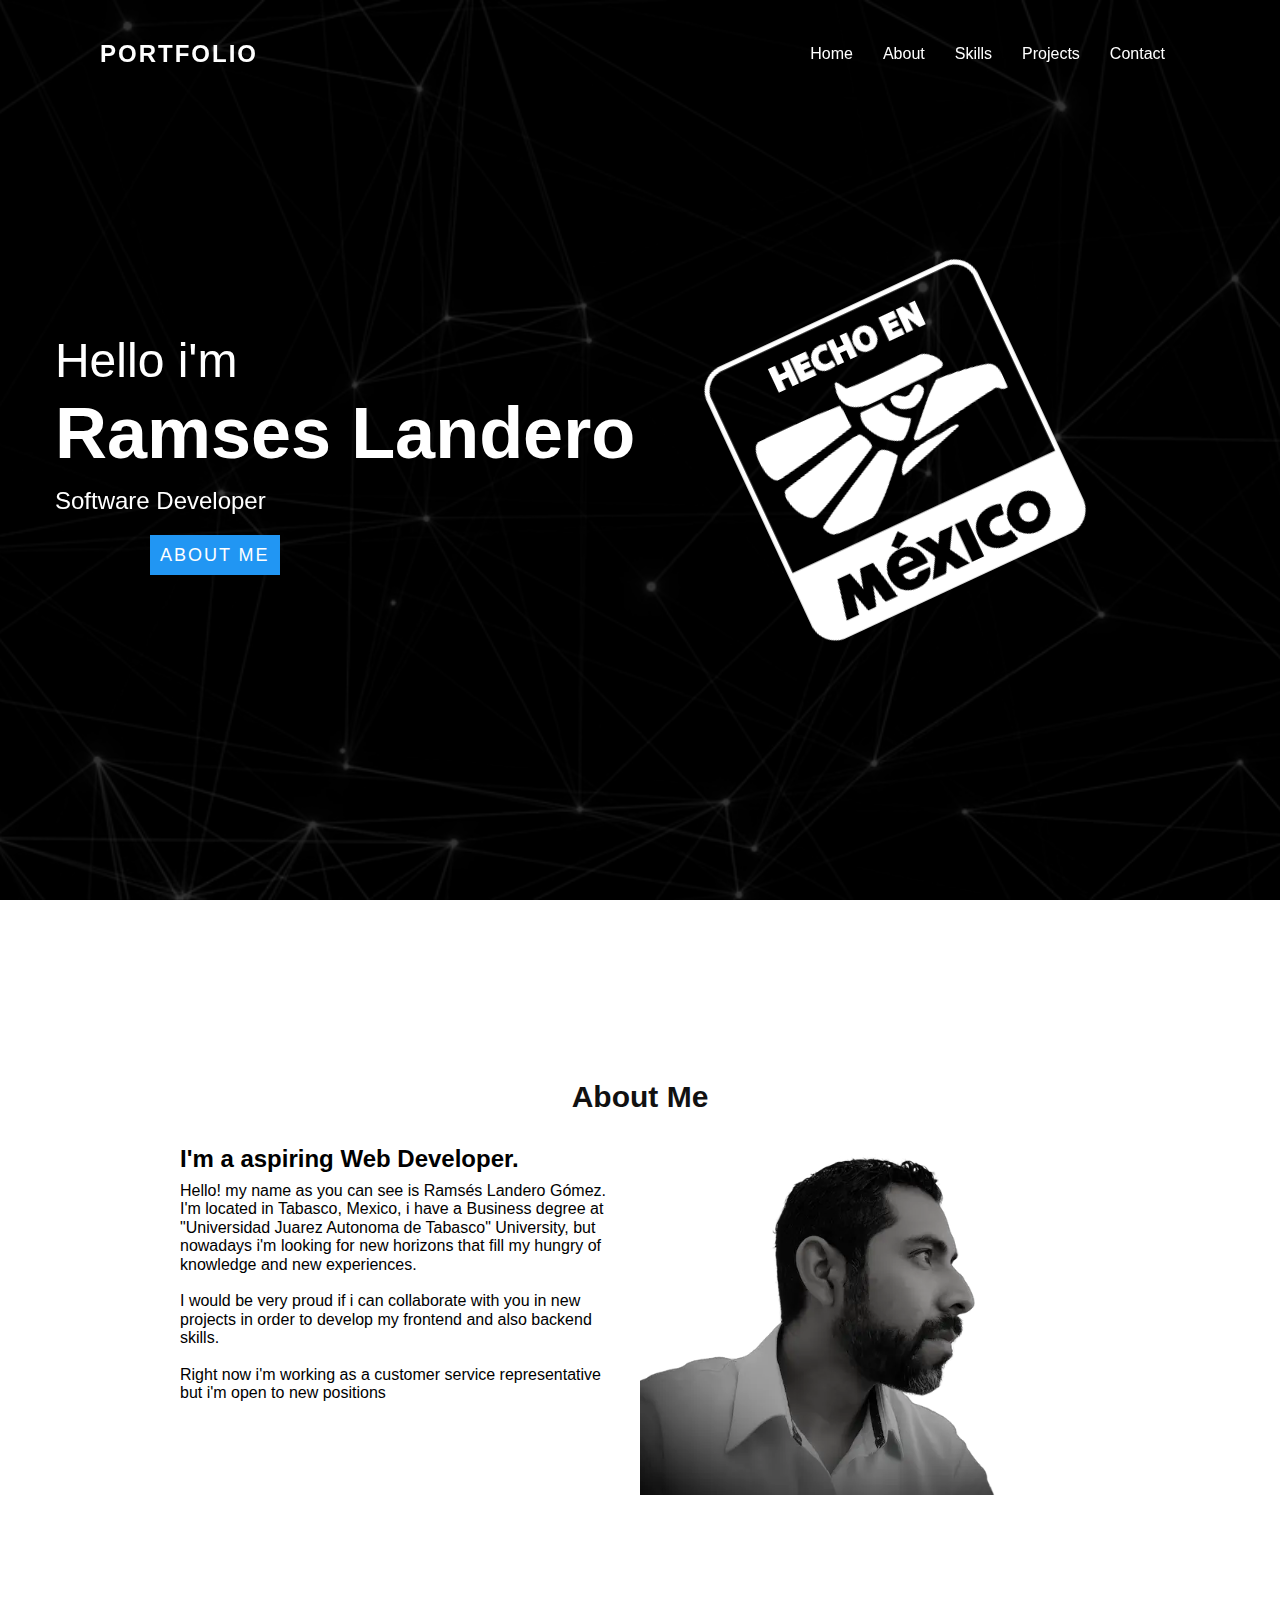
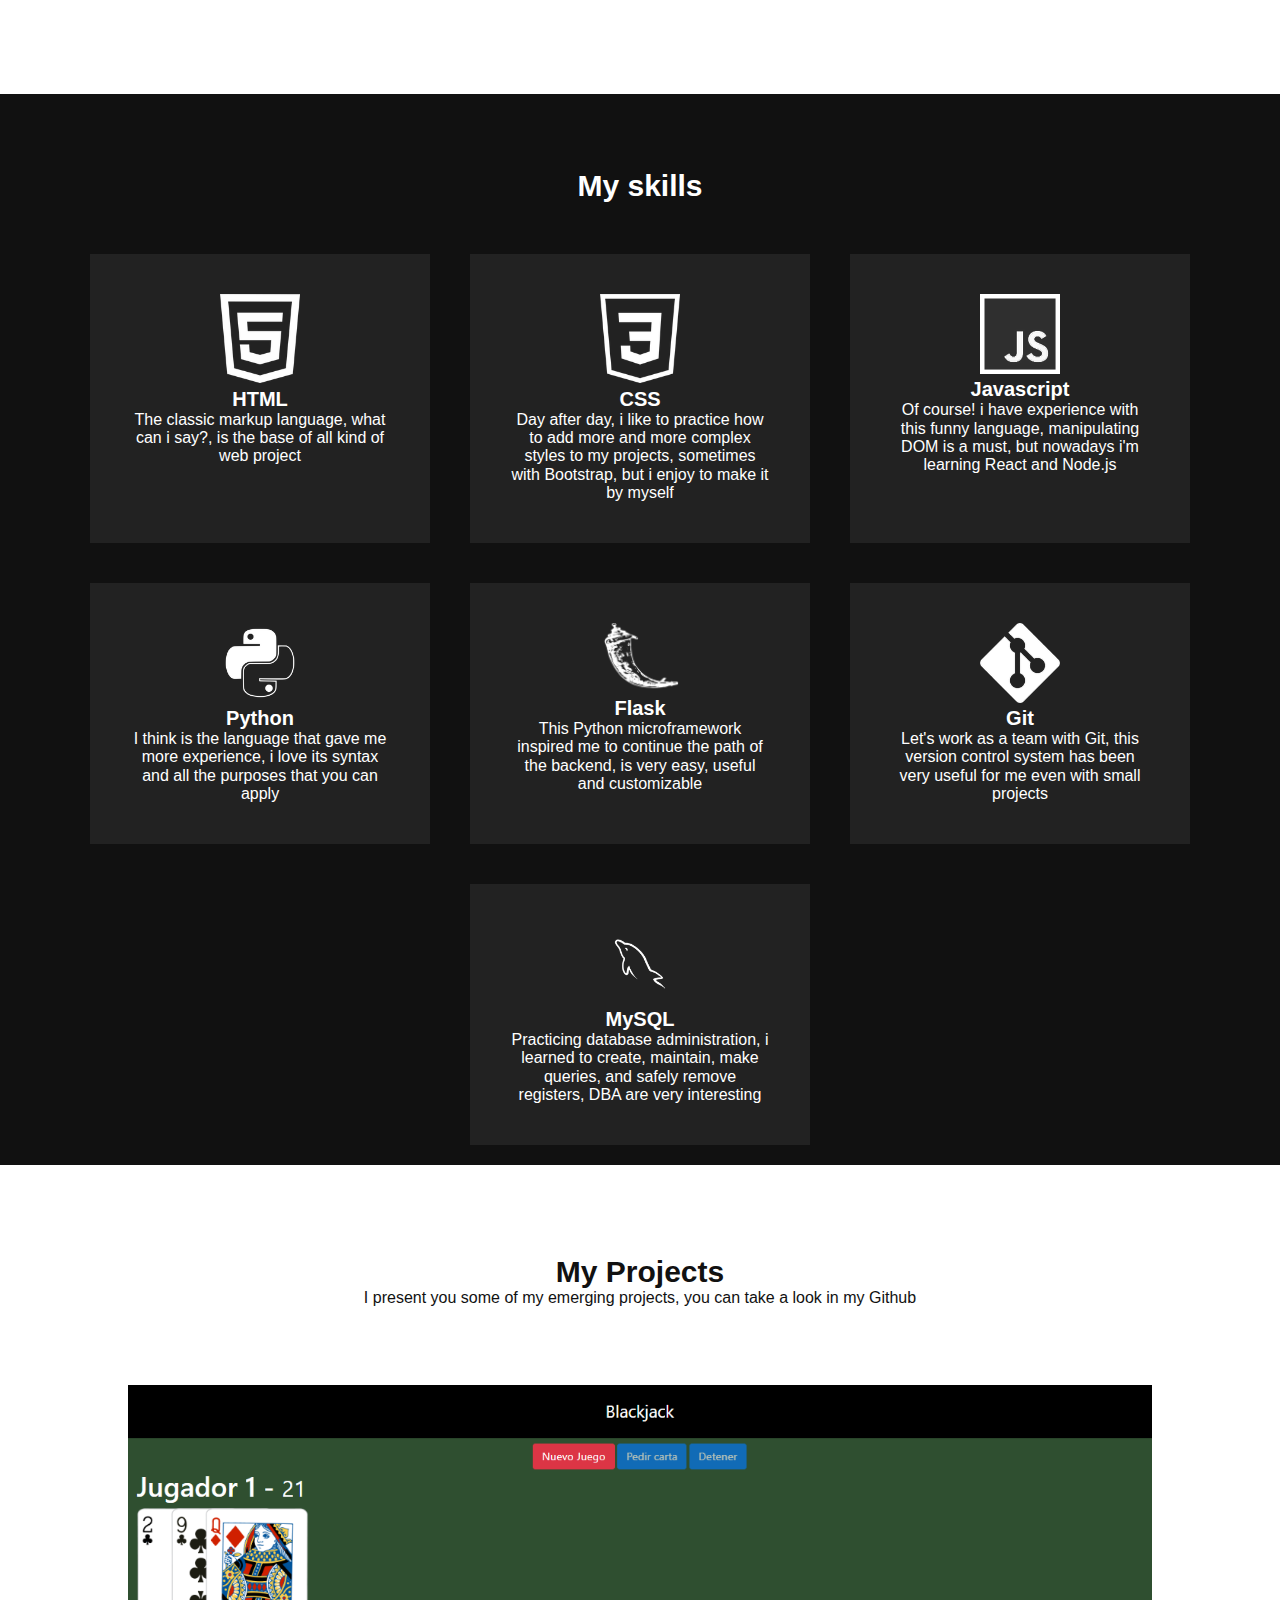
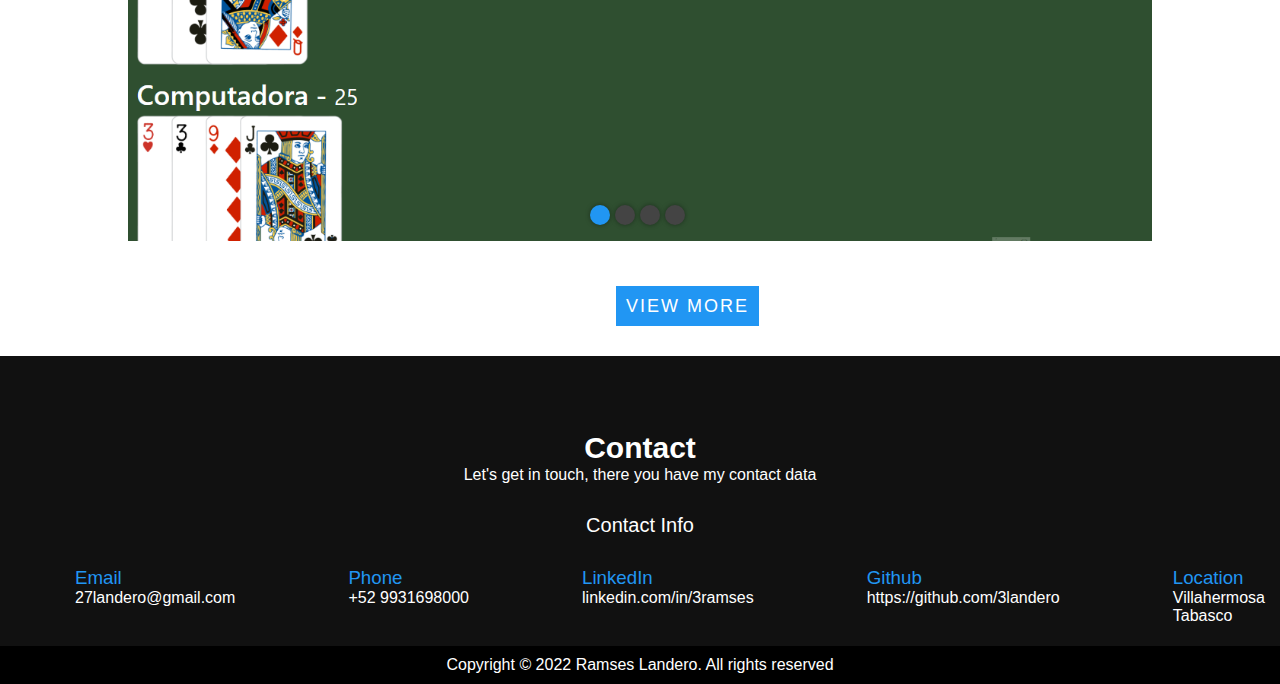
==== index.html @ 5e148f9a "first commit" ====
<!DOCTYPE html>
<html lang="en">
<head>
    <meta charset="UTF-8">
    <meta http-equiv="X-UA-Compatible" content="IE=edge">
    <meta name="viewport" content="width=device-width, initial-scale=1.0">
    <title>Ramses Landero => Web Dev  </title>
    <link rel="stylesheet" href="/CSS/styles.css">
    <link rel="stylesheet" href="https://cdn.jsdelivr.net/npm/bootstrap-icons@1.8.0/font/bootstrap-icons.css" integrity="sha384-ejwKkLla8gPP8t2u0eQyL0Q/4ItcnyveF505U0NIobD/SMsNyXrLti6CWaD0L52l" crossorigin="anonymous">
    <link rel="stylesheet" href="/CSS/normalize.css">
</head>
<body>

    <header>
        <a href="#" class="logo">Portfolio</a>
        <div class="toggle"></div>
        <ul class="menu">
            <li><a class="myNode" href="#home">Home</a></li>
            <li><a class="myNode" href="#about">About</a></li>
            <li><a class="myNode" href="#services">Skills</a></li>
            <li><a class="myNode" href="#work">Projects</a></li>
            <!-- <li><a class="myNode" href="#testimonial">Testimonials</a></li> -->
            <li><a class="myNode" href="#contact">Contact</a></li>
        </ul>
    </header>
    <section class="banner showcase" id="home">
        <div class="txtBx">
            <h2>Hello i'm </h2>  <h2><span> Ramses Landero </span> </h2>
            <br>
            <h3>Software Developer</h3>
            <a href="#about" class="btn">About Me</a>
        </div>
        <div class="mex">
            <img src="/IMG/mexico.png" alt="Proudly made in Mexico">
        </div>
        <video  autoplay loop muted src="/IMG/video.mp4">            
        </video>

    </section>

    <section class="about" id="about">
        <div class="heading">
            <h2>About Me</h2>
        </div>

        <div class="content">
            <div class="contentBx w50">
                <h3>I'm a aspiring Web Developer.</h3>
                <p> Hello! my name as you can see is Ramsés Landero Gómez. <br>
                    I'm located in Tabasco, Mexico, i have a Business degree at "Universidad Juarez Autonoma de Tabasco" University, but nowadays i'm looking for new horizons that fill my hungry of knowledge and new experiences. <br><br> I would be very proud if i can collaborate with you in new projects in order to develop my frontend and also backend skills.  <br><br> Right now i'm working as a customer service representative but i'm open to new positions </p>
            </div>
            <div class="w50" >
                <img src="/IMG/img1.webp" alt="feets" class="img">
            </div>
        </div>

    </section>
    <section class="services" id="services">
        <div class="heading white">
            <h2>My skills</h2>
            <p>  </p>
        </div>
        <div class="content">
            <div class="servicesBx">
                <img src="/IMG/html.png" alt="html">
                <h2>HTML</h2>
                <p>The classic markup language, what can i say?, is the base of all kind of web project </p>
                

            </div>
            <div class="servicesBx">
                <img src="/IMG/css.png" alt="service2">
                <h2> CSS</h2>
                <p> Day after day, i like to practice how to add more and more complex styles to my projects, sometimes with Bootstrap, but i enjoy to make it by myself </p>

            </div>
            <div class="servicesBx">
                <img src="/IMG/js.jpg" alt="service3">
                <h2>Javascript</h2>
                <p>Of course! i have experience with this funny language, manipulating DOM is a must, but nowadays i'm learning React and Node.js</p>

            </div>
            <div class="servicesBx">
                <img src="/IMG/python.png" alt="service4">
                <h2>Python </h2>
                <p>I think is the language that gave me more experience, i love its syntax and all the purposes that you can apply   </p>

            </div>
            <div class="servicesBx">
                <img src="/IMG/flask.png" alt="service5">
                <h2>Flask</h2>
                <p> This Python microframework inspired me to continue the path of the backend, is very easy, useful and customizable</p>

            </div>
            <div class="servicesBx">
                <img src="/IMG/git.png" alt="service6">
                <h2>Git</h2>
                <p>Let's work as a team with Git, this version control system has been very useful for me even with small projects</p> 

            </div>
            <div class="servicesBx">
                <img src="/IMG/Mysql.png" alt="service7">
                <h2>MySQL</h2>
                <p>Practicing database administration, i learned to create, maintain, make queries, and safely remove registers, DBA are very interesting </p> 

            </div>

        </div>
    </section>

    <section class="work" id="work">
        <div class="heading">
            <h2>My Projects</h2>
            <p>I present you some of my emerging projects, you can take a look in my Github </p>
        </div>
        <div class="div_slider" >
            <div class="slider">
                <div class="slider_container">
                    <img src="/IMG/blackjack.png" alt="Classic Blasckjack game">
                    <img src="/IMG/todo.png" alt="a todo list in local storage">
                    <img src="/IMG/crud.png" alt="CRUD in flask and mysql">
                    <img src="/IMG/blog.png" alt="in development">
                </div>
                <div class="controls">
                    <ul>
                    
                    </ul>
                </div>
            </div> 
        </div>
        <div class="heading">
            <a href="https://github.com/3landero" class="btn">View More</a> 
        </div>
    </section>


    <section class="contact" id="contact">
        <div class="heading white">
            <h2>Contact</h2>
            <p>Let's get in touch, there you have my contact data </p>
        </div> 
        <!-- <div class="contact_end"> -->
            <div class="contactInfo">
                <h3>Contact Info</h3>
            </div>
                <div class="contactInfoBx">
                    <div class="box">
                        <div class="icon">
                            <i class="bi bi-envelope-check-fill"></i>
                        </div>
                        <div class="text">
                            <h3>  Email</h3>
                            <p> <a href="mailto:27landero@gmail.com ">27landero@gmail.com </a></p>
                        </div>
                    </div>

                    <div class="box">
                        <div class="icon">
                            <i class="bi bi-reception-4"></i>
                        </div>
                        <div class="text">
                            <h3>Phone</h3>
                            <p>+52 9931698000</p>
                        </div>
                    </div>
                    

                    <div class="box">
                        <div class="icon">
                            <i class="bi bi-linkedin"></i>
                        </div>
                        <div class="text">
                            <h3>LinkedIn</h3>
                            <p> <a href="linkedin.com/in/3ramses"> linkedin.com/in/3ramses</p></a>
                        </div>
                    </div>
                    <div class="box">
                        <div class="icon">
                            <i class="bi bi-github"></i>
                        </div>
                        <div class="text">
                            <h3>Github</h3>
                            <p> <a href="https://github.com/3landero"> https://github.com/3landero</p></a>
                        </div>
                    </div>
                    <div class="box">
                        <div class="icon">
                            <i class="bi bi-geo-alt-fill"></i>
                        </div>
                        <div class="text">
                            <h3>Location</h3>
                            <p>Villahermosa<br>Tabasco
                            </p>
                        </div>
                    </div>
                 </div>
            
           
        <!-- </div>   -->
    </section>
<div class="copyright">
    <p>Copyright © 2022 Ramses Landero. All rights reserved  </p>
</div>

<script src="/JS/app.js"></script>
<script src="/JS/slider.js"></script>
</body>
</html>
---- CSS/styles.css ----
@import url('https://fonts.googleapis.com/css2?family=Source+Code+Pro:ital,wght@1,800&display=swap');

*
{
    margin: 0;
    padding: 0;
    box-sizing: border-box;
    font-family: 'Poppins', sans-serif;
    scroll-behavior: smooth;
}

showcase{
    position: relative;
    right: 0;
    width: 100%;
    min-height: 100vh;
    padding: 100px;
    display: flex;
    justify-content: space-between;
    align-items: center;
    background-color: #111;
    color: #fff;
    z-index: 0;

}



.showcase video{
    position: absolute;
    top: 0;
    left: 0;
    width: 100%;
    height: 100%;
    object-fit: cover;
    opacity: 0.2;
    z-index: 0;
    
}

.banner{
    position: relative;
    min-height: 100vh;
    background-color: #000;
    background-size: cover;
    background-position: right;
    display: flex;
    justify-content: space-around;
    align-items: center;    
}


.banner h2, h3{
    display: flex;
    position: relative;
    z-index: 50;
    
}
.banner h2{
    font-size: 3em;
    color:white;
    font-weight: 500;
    line-height: 1.5em;
}


.banner h2 span{
    font-size: 1.5em;
    font-weight: 700;

}

.banner h3 {
    font-size: 1.5em;
    color:white;
    font-weight: 500;
}

.btn{
    position: relative;
    background: #2196f3;
    display: inline-block;
    color: #fff;
    margin-top: 20px;
    margin-left: 95px;
    padding: 10px 10px;
    font-size: 18px;
    text-transform: uppercase;
    text-decoration: none;
    letter-spacing: 2px;
    font-weight: 500;    
    z-index: 2;
}

.mex{
    display: flex;
    position: relative;
    z-index: 5;
    filter: invert();
    max-width: 300px;
    margin-right: 20vh;
    transform: rotate(-25deg);
}

header{
    position: fixed;
    top: 0%;
    left: 0%;
    width: 100%;
    padding: 40px 100px;
    z-index: 1000;
    display: flex;
    justify-content: space-between;
    align-items: center;
    background: hsla(0, 27, 100, 1);
}

header .logo{
    color: #fff;
    font-size: 24px;
    text-transform: uppercase;
    text-decoration: none;
    font-weight: 700;
    letter-spacing: 2px;

}

header ul{
    position: relative;
    display: flex;

}

header ul li{
    position: relative;
    list-style: none;

}


header ul li a{
    position: relative;
    display: inline-block;
    margin: 0 15px;
    color: #fff;
    
    text-decoration: none;
    transition: 0.5s;
}

header.sticky ul li a {
    color: #111;

}

header.sticky{
    background: #fff;
    
    padding: 20px 100px;
    
    box-shadow: 1px 5px 20px rgba(0,0,0,0.4);
}

header.sticky .logo{
    color: #111;
    transition: 0.5s;

}

.heading{
    width: 100%;
    text-align: center;
    margin-bottom: 30px;
    color: #111;
}

.heading h2{
    font-weight: 600;
    font-size: 30px;
}

.content{
    display: flex;
    justify-content: space-between;
}

.contentBx{
    padding-right: 30px;
}
.contentBx h3{
    font-size: 24px;
    margin-bottom: 10px;

}

.w50{
    min-width: 50%;

}

img{
    max-width: 100%;
}

#about{
    min-height: 100%;
    padding: 20vh;

}

.services{
    background:#111;
    margin-top: 15px;
    padding-top: 75px;

}


.heading.white{
    color:#fff;
}

.services .content{
    display: flex;
    justify-content: center;
    flex-wrap: wrap;
    flex-direction: row;
}

.services .content .servicesBx{
    
    padding:  40px;
    
    background: #222;
    color: #fff;
    max-width: 340px;
    margin: 20px;
    text-align: center;
    transition: 0.5s;
}


.services .content .servicesBx:hover{
    background: #2196f3;
}

.services .content .servicesBx img{
    max-width: 80px;
    filter: invert(1);
}

.services .content .servicesBx h2{
    font-size: 20px;
    font-weight: 600;
}
.work{
    margin-top: 15px;
    padding-top: 75px;
}


.work .content{
    display: flex;
    justify-content: space-between;
    flex-wrap: wrap;
}

.work .content .workBx{
    width: 50%;
    padding: 20px;

}

.work .content .workBx img{
    max-width: 100%;
}

.testimonial{
    background: #f7f7f7;
    margin-top: 15px;
    padding-top: 75px;

}

.testimonial .content{
    display: flex;
    justify-content: space-between;
    flex-wrap: wrap;

}


.testimonial .content .testimonialBx{
    max-width: calc(50% - 40px);
    padding: 60px 40px;
    margin: 20px;
    background: #2196f3;
}

.testimonial .content .testimonialBx p{
    color: #fff;
    font-style: italic;
    font-size: 16px;
    font-weight: 300;
}


.testimonial .content .testimonialBx h3{
    margin-top: 40px;
    text-align: end;
    color: #fff;
    font-weight: 600;
    font-size: 20px;
    line-height: 1em;

}

.testimonial .content .testimonialBx h3 span{
    font-size: 14px;
    font-weight: 400;

}


.contact{
    background: #111;
    margin-top: 15px;
    padding-top: 75px;
}

.contactInfo{

    /* min-width: 35%;  */
    display: flex;
    justify-content: space-around;
    
    
}


.contactInfo h3
{
    
    color: #fff;
    font-size: 20px;
    font-weight: 500;
    margin-bottom: 10px;
    

}

.contactInfoBx {
    display: flex;
    flex-direction: row;
    justify-content: space-between;
}

.contactInfoBx .box{
    position: relative;
    padding: 20px 15px;
    display: flex;
    
    
}


.contactInfoBx .box .icon{
    min-width: 40px;
    padding-top: 4px;
    color: #fff; 
    display: flex;
    justify-content: center;
    align-items: flex-start;
    font-size: 24px;
    margin-left: 20px;
}

.contactInfoBx .box .text{
    display: flex;
    /* margin-left: 20px; */
    font-size: 16px;
    color: #fff;
    flex-direction: column;
    font-weight: 300;

}


.contactInfoBx .box .text h3{
    font-weight: 500;
    color: #2196f3;
    margin-bottom: 0;
    margin-left: 0;
    

}
.contactInfoBx .box .text a{
    text-decoration: none;
}
.contactInfoBx .box .text a:visited, a:link{
    color: #fff;
    text-decoration: none;
}


/* .formBx form input,
.formBx form textarea 
{
    
    margin-bottom: 20px;
    margin-right: 30px;
    padding: 15px;
    font-size: 16px;
    border: none;
    outline: none;
    background: #222;
    color: #fff;
    resize: none;
    max-width: 600px;
}

.textArea {
    min-height: 200px;
}

.formBx form input::placeholder,
.formBx form textarea::placeholder{
    color: #999;
    
} 

.formBx form input[type="submit"]{
    max-width: 100px;
    background: #2196f3;
    cursor: pointer;
    text-transform: uppercase;
    letter-spacing: 2px;
    font-weight: 500;
} */

.copyright{
    background: #000;
    color: #fff;
    text-align: center;
    padding: 10px;

}

/* responsive */
@media(max-width:991px){

    header,
    header.sticky{
        padding: 20px 50px;
        z-index: 1000;
    }
    .menu {
        position: fixed;
        top: 75px;
        left: -100%;
        display: block;
        padding: 100px 50px;
        text-align: center;
        width: 100%;
        height: 100vh;
        background: #fff;
        transition: 0.5s;
        z-index: 999;
        border-top: 1px solid rgba(0, 0 , 0, 0.2);
    }

    .menu.active{
        left: 0%;
    }
    header ul li a{
        color: #111;
        font-size: 24px;
        margin: 10px;

    }
    .toggle{
        width: 40px;
        height: 40px;
        background: url(/IMG/menu.png);
        background-position: center;
        background-repeat: no-repeat;
        background-size: 30px;
        cursor: pointer;
        }
    .toggle.active{
        background: url(/IMG/close.png);
        background-position: center;
        background-repeat: no-repeat;
        background-size: 25px;
        cursor: pointer;
    }

    header.sticky .toggle{
        filter: invert(1);

    }

    section{
        padding: 100px 50px;
        width: 100%;
    }
    .banner{
        padding: 150px 50px 100px;
        display: flex;
        flex-direction: column;
        width: 100%;
    }

    /* .banner h2{
        font-size: 1.5em;
        

    } */
    
    .banner h3{
        font-size: 1em;
    }

    .btn{
        padding: 6px;
        font-size: 10px;
        margin-top: 10px;
    }

    .mex{
        max-width: 150px;
        max-height: 150px;
        margin-right: 15vh;
    }
    .mex img{
            max-width: 33vh;
            height: 75%;
            display: block;
            /* margin: 111px; */
        }
    
    .txtbx{
        margin-bottom: 15vh;
        /* font-size: 2rem; */
    }
    .heading h2{
        
        font-size: 24px;

    }

    .contentBx{
        font-size: 20px;

    }
    .content{
        flex-direction: column;
    }

    .w50{
        min-width: 50%;
        margin-bottom: 20px;
    }

    .services .content .servicesBx{
        margin: 10px;

    }

    
    .work .content .workBx{
        width: 100%;
        padding: 10px;
    }

    .testimonial .content .testimonialBx{
        max-width: calc(100% - 40px);
        margin: 10px;
        padding: 40px 20px;

    }

    .testimonial .content .testimonialBx h3{
        margin-top: 20px;

    }

    .contactInfo{
        min-width: 30%;
        margin: 20px 0;
        
    }
    .contactInfoBx {
        margin-left: 10%;   
        display: inline-grid;
        grid-template-columns: 1fr 1fr;
    }
 
}


@media (max-width:600px){
    header,
    header.sticky{
        padding: 20px 20px;
    }

    #about {
     
        padding: 4vh;
    }
    .mex {
        
        margin: 2vh 4vh;
        display: inline-block;
        padding: 0px;
        transform: rotate(-30deg);
        margin-top: 12vh;
    }
    

    .mex img {
        max-width: 150%;
    }

    .banner{
        padding: 150px 20px 100px;
        display: block;
    }
    section{
        padding: 100px 20px;
    }

    .contactInfoBx {
        margin: 0;
        display: block;
    }
    
}




/******** slider ******/
.div_slider{
    display: flex;
    justify-content: center;
}
.slider{
    width: 80%;
    overflow: hidden;           
    position:relative;
    margin: 20px;
}

.slider .controls ul{
    padding : 0px;
    text-align: center;
    position: absolute;
    bottom: 1em;
    margin: 0px;
    width: 100%;
    z-index: 5;
}

.slider .controls li{
    list-style-type: none;
    background-color: #444;
    width: 20px;
    height: 20px;
    border-radius: 50%;
    box-shadow: 0px 0px 5px rgba(0, 0, 0, 0.4);
    margin-right: 5px;
    display: inline-block;
    cursor:pointer;
    
}

.slider .controls li.active{
    background-color: #2196f3;
    touch-action: cross-slide-x;
}

.slider .slider_container{
    white-space: nowrap;
    position: relative;
    transition: all 0.3s;
    left: 0px;
}

.slider .slider_container *{
    white-space: normal;
    
}


.slider img{
    
    width: 100%;
    display: inline-block;
    margin-right: -4px;

}
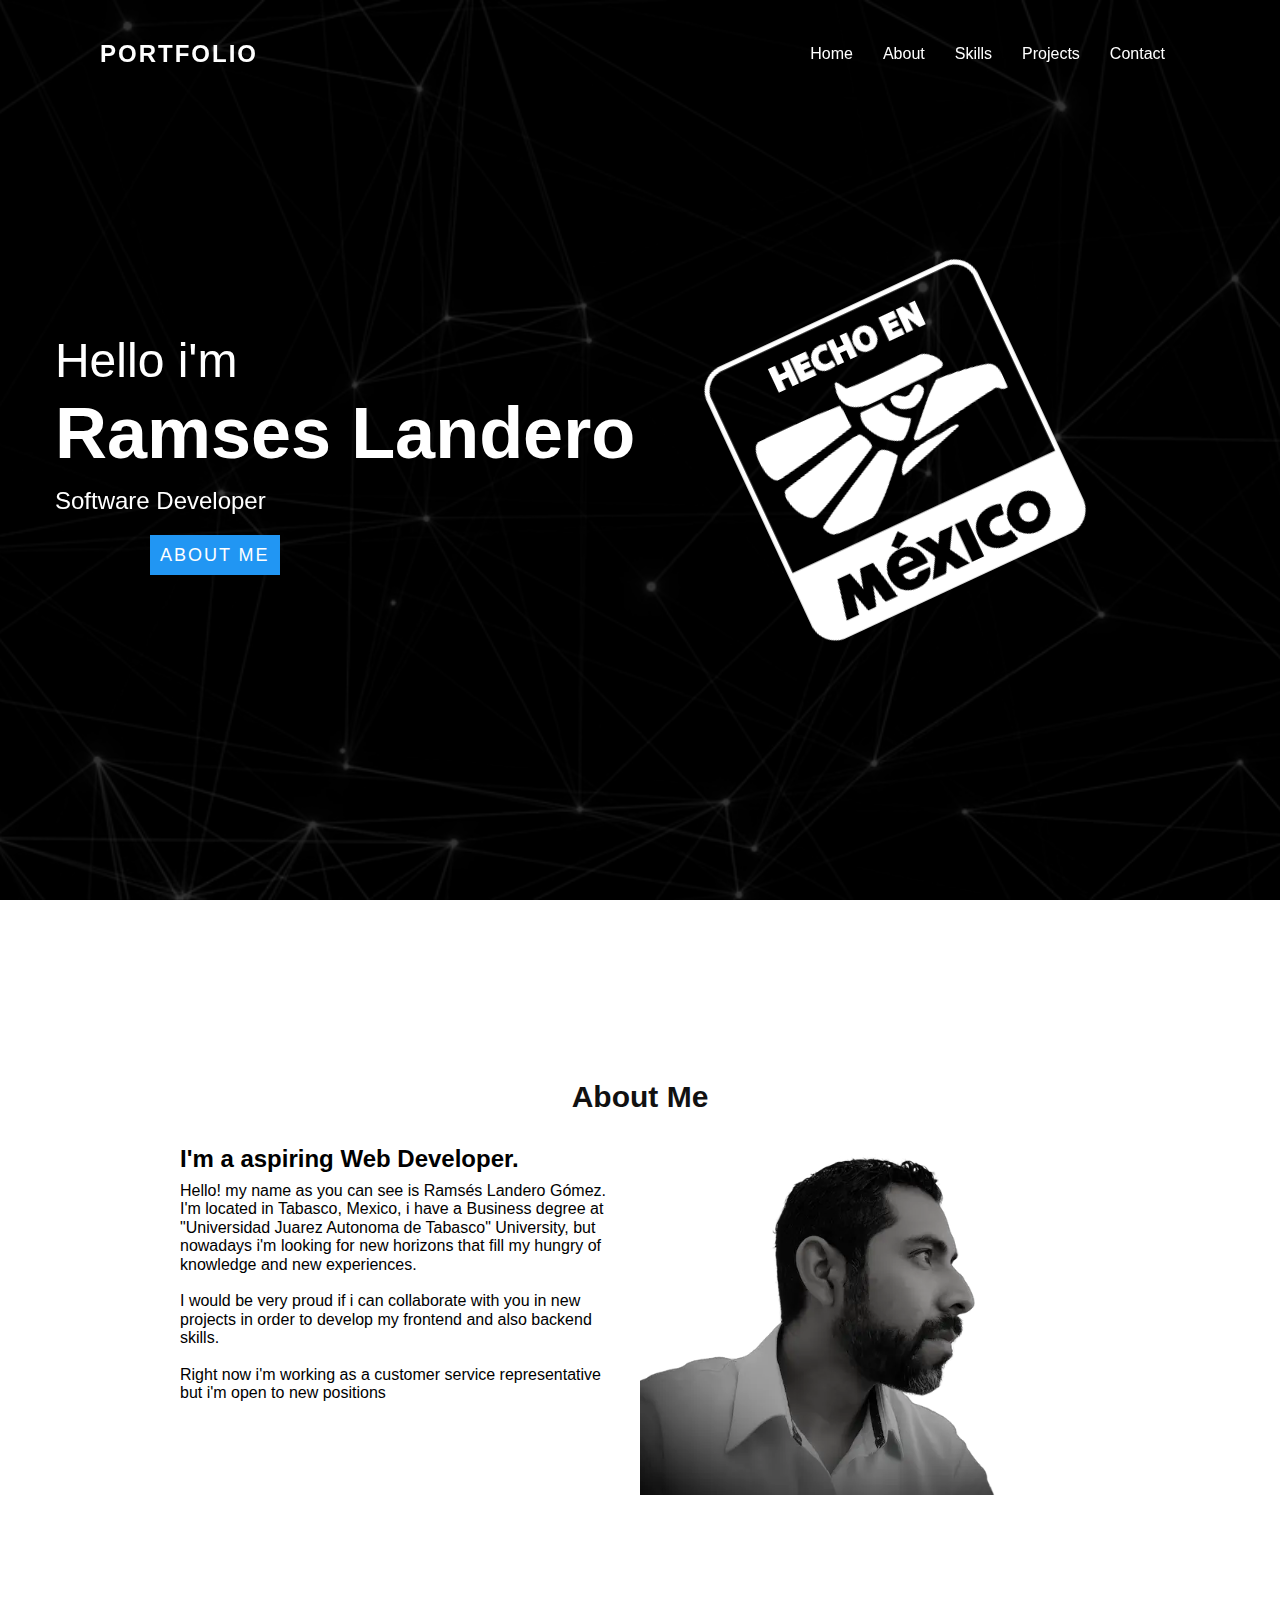
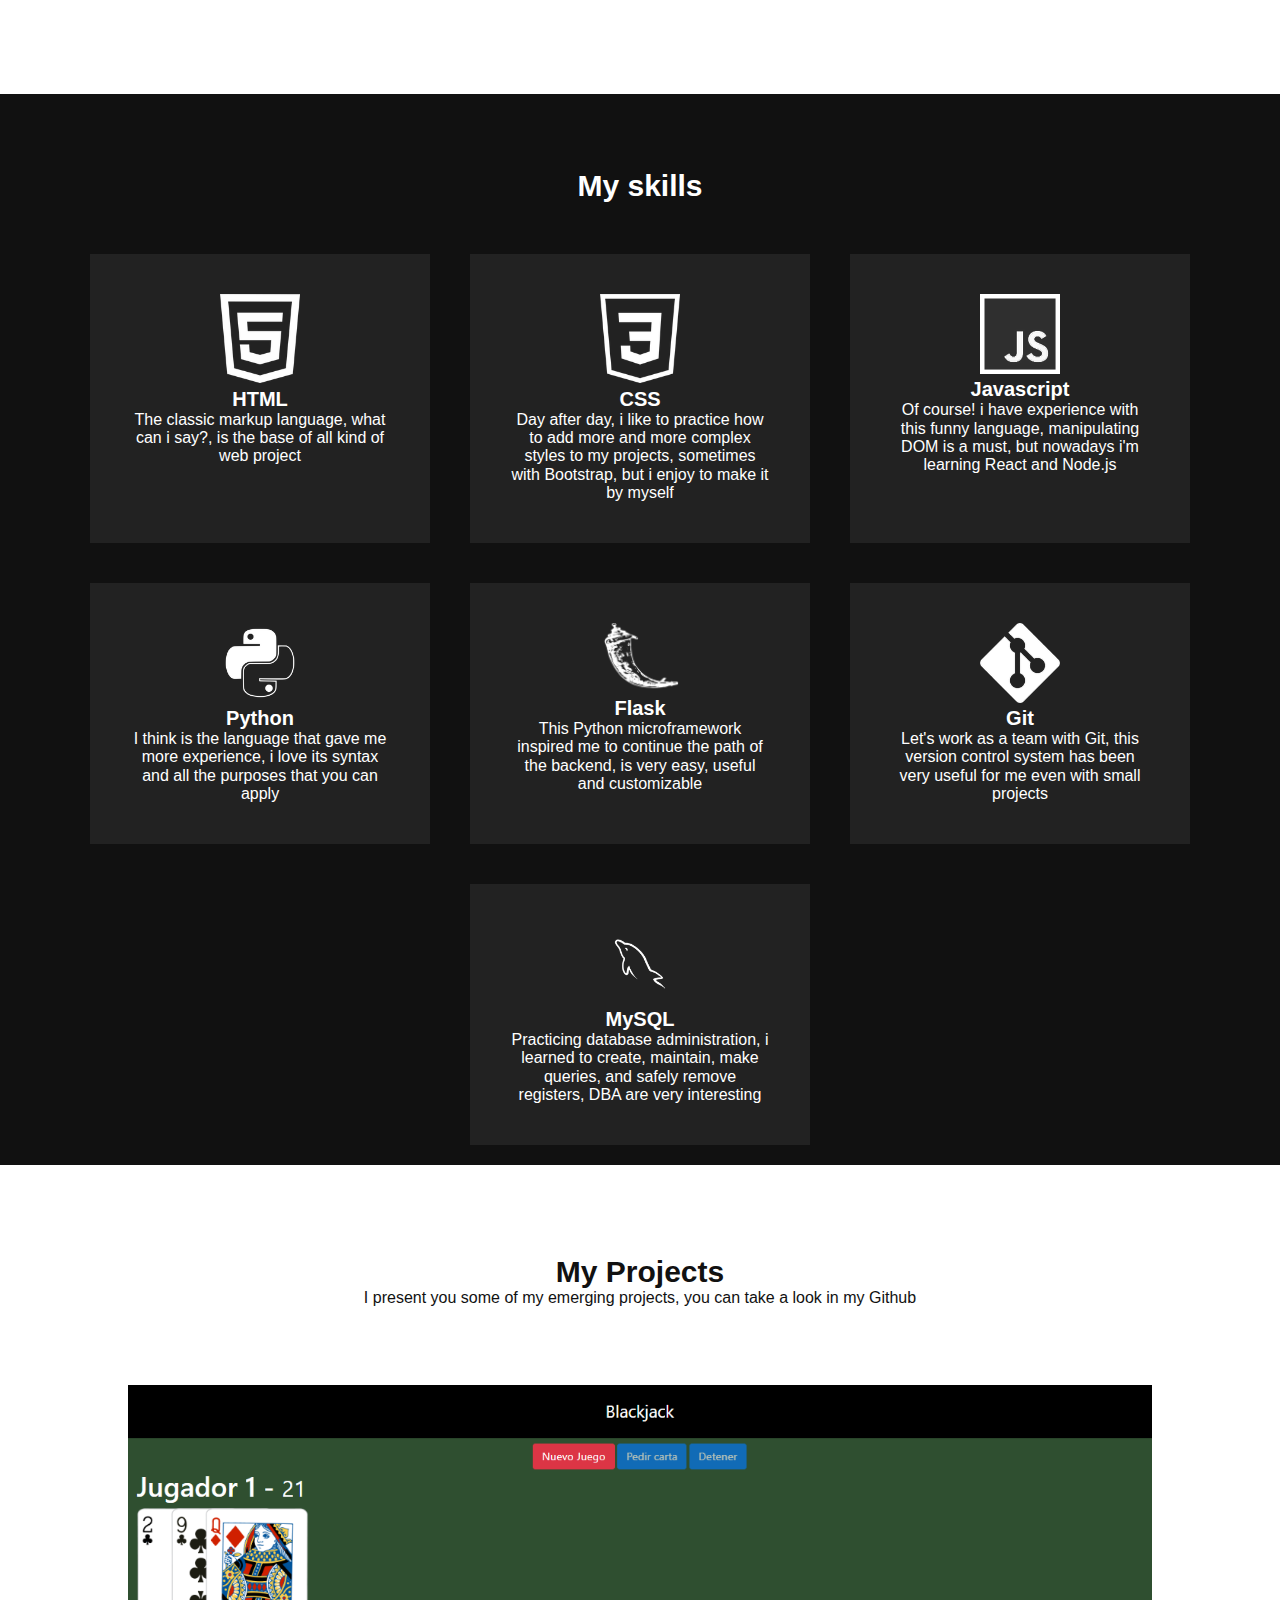
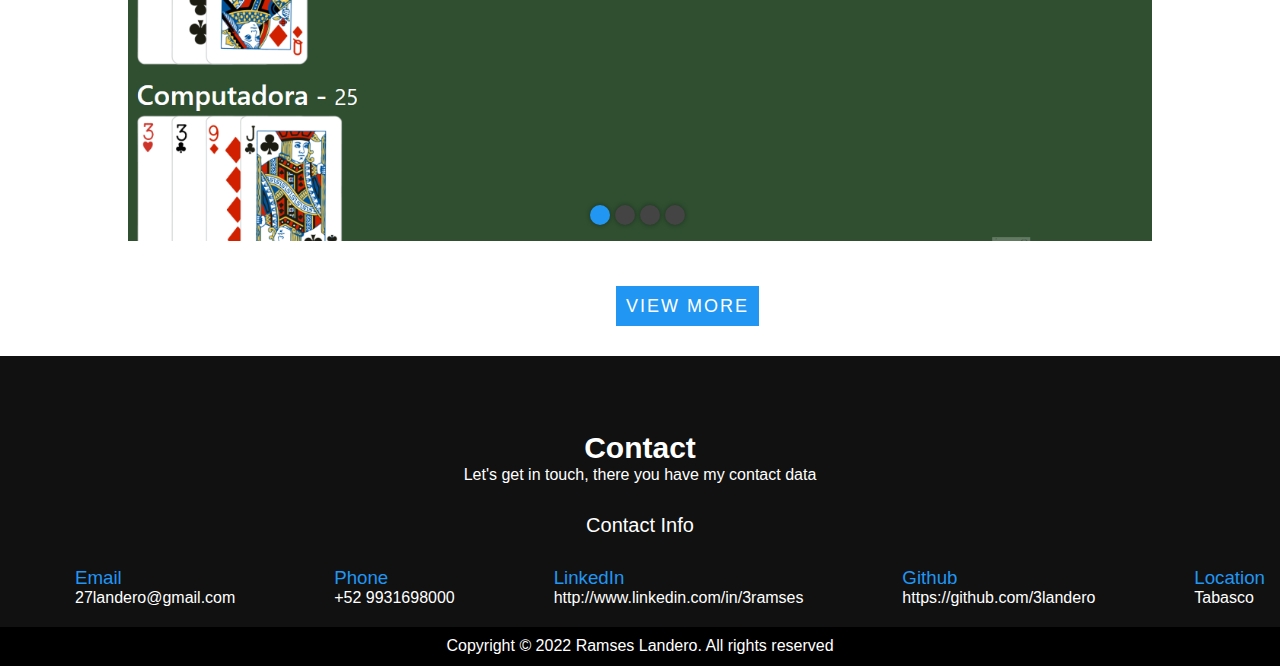
==== commit ef258e13: "Add files via upload" ====
--- a/index.html
+++ b/index.html
@@ -1,208 +1,208 @@
-<!DOCTYPE html>
-<html lang="en">
-<head>
-    <meta charset="UTF-8">
-    <meta http-equiv="X-UA-Compatible" content="IE=edge">
-    <meta name="viewport" content="width=device-width, initial-scale=1.0">
-    <title>Ramses Landero => Web Dev  </title>
-    <link rel="stylesheet" href="/CSS/styles.css">
-    <link rel="stylesheet" href="https://cdn.jsdelivr.net/npm/bootstrap-icons@1.8.0/font/bootstrap-icons.css" integrity="sha384-ejwKkLla8gPP8t2u0eQyL0Q/4ItcnyveF505U0NIobD/SMsNyXrLti6CWaD0L52l" crossorigin="anonymous">
-    <link rel="stylesheet" href="/CSS/normalize.css">
-</head>
-<body>
-
-    <header>
-        <a href="#" class="logo">Portfolio</a>
-        <div class="toggle"></div>
-        <ul class="menu">
-            <li><a class="myNode" href="#home">Home</a></li>
-            <li><a class="myNode" href="#about">About</a></li>
-            <li><a class="myNode" href="#services">Skills</a></li>
-            <li><a class="myNode" href="#work">Projects</a></li>
-            <!-- <li><a class="myNode" href="#testimonial">Testimonials</a></li> -->
-            <li><a class="myNode" href="#contact">Contact</a></li>
-        </ul>
-    </header>
-    <section class="banner showcase" id="home">
-        <div class="txtBx">
-            <h2>Hello i'm </h2>  <h2><span> Ramses Landero </span> </h2>
-            <br>
-            <h3>Software Developer</h3>
-            <a href="#about" class="btn">About Me</a>
-        </div>
-        <div class="mex">
-            <img src="/IMG/mexico.png" alt="Proudly made in Mexico">
-        </div>
-        <video  autoplay loop muted src="/IMG/video.mp4">            
-        </video>
-
-    </section>
-
-    <section class="about" id="about">
-        <div class="heading">
-            <h2>About Me</h2>
-        </div>
-
-        <div class="content">
-            <div class="contentBx w50">
-                <h3>I'm a aspiring Web Developer.</h3>
-                <p> Hello! my name as you can see is Ramsés Landero Gómez. <br>
-                    I'm located in Tabasco, Mexico, i have a Business degree at "Universidad Juarez Autonoma de Tabasco" University, but nowadays i'm looking for new horizons that fill my hungry of knowledge and new experiences. <br><br> I would be very proud if i can collaborate with you in new projects in order to develop my frontend and also backend skills.  <br><br> Right now i'm working as a customer service representative but i'm open to new positions </p>
-            </div>
-            <div class="w50" >
-                <img src="/IMG/img1.webp" alt="feets" class="img">
-            </div>
-        </div>
-
-    </section>
-    <section class="services" id="services">
-        <div class="heading white">
-            <h2>My skills</h2>
-            <p>  </p>
-        </div>
-        <div class="content">
-            <div class="servicesBx">
-                <img src="/IMG/html.png" alt="html">
-                <h2>HTML</h2>
-                <p>The classic markup language, what can i say?, is the base of all kind of web project </p>
-                
-
-            </div>
-            <div class="servicesBx">
-                <img src="/IMG/css.png" alt="service2">
-                <h2> CSS</h2>
-                <p> Day after day, i like to practice how to add more and more complex styles to my projects, sometimes with Bootstrap, but i enjoy to make it by myself </p>
-
-            </div>
-            <div class="servicesBx">
-                <img src="/IMG/js.jpg" alt="service3">
-                <h2>Javascript</h2>
-                <p>Of course! i have experience with this funny language, manipulating DOM is a must, but nowadays i'm learning React and Node.js</p>
-
-            </div>
-            <div class="servicesBx">
-                <img src="/IMG/python.png" alt="service4">
-                <h2>Python </h2>
-                <p>I think is the language that gave me more experience, i love its syntax and all the purposes that you can apply   </p>
-
-            </div>
-            <div class="servicesBx">
-                <img src="/IMG/flask.png" alt="service5">
-                <h2>Flask</h2>
-                <p> This Python microframework inspired me to continue the path of the backend, is very easy, useful and customizable</p>
-
-            </div>
-            <div class="servicesBx">
-                <img src="/IMG/git.png" alt="service6">
-                <h2>Git</h2>
-                <p>Let's work as a team with Git, this version control system has been very useful for me even with small projects</p> 
-
-            </div>
-            <div class="servicesBx">
-                <img src="/IMG/Mysql.png" alt="service7">
-                <h2>MySQL</h2>
-                <p>Practicing database administration, i learned to create, maintain, make queries, and safely remove registers, DBA are very interesting </p> 
-
-            </div>
-
-        </div>
-    </section>
-
-    <section class="work" id="work">
-        <div class="heading">
-            <h2>My Projects</h2>
-            <p>I present you some of my emerging projects, you can take a look in my Github </p>
-        </div>
-        <div class="div_slider" >
-            <div class="slider">
-                <div class="slider_container">
-                    <img src="/IMG/blackjack.png" alt="Classic Blasckjack game">
-                    <img src="/IMG/todo.png" alt="a todo list in local storage">
-                    <img src="/IMG/crud.png" alt="CRUD in flask and mysql">
-                    <img src="/IMG/blog.png" alt="in development">
-                </div>
-                <div class="controls">
-                    <ul>
-                    
-                    </ul>
-                </div>
-            </div> 
-        </div>
-        <div class="heading">
-            <a href="https://github.com/3landero" class="btn">View More</a> 
-        </div>
-    </section>
-
-
-    <section class="contact" id="contact">
-        <div class="heading white">
-            <h2>Contact</h2>
-            <p>Let's get in touch, there you have my contact data </p>
-        </div> 
-        <!-- <div class="contact_end"> -->
-            <div class="contactInfo">
-                <h3>Contact Info</h3>
-            </div>
-                <div class="contactInfoBx">
-                    <div class="box">
-                        <div class="icon">
-                            <i class="bi bi-envelope-check-fill"></i>
-                        </div>
-                        <div class="text">
-                            <h3>  Email</h3>
-                            <p> <a href="mailto:27landero@gmail.com ">27landero@gmail.com </a></p>
-                        </div>
-                    </div>
-
-                    <div class="box">
-                        <div class="icon">
-                            <i class="bi bi-reception-4"></i>
-                        </div>
-                        <div class="text">
-                            <h3>Phone</h3>
-                            <p>+52 9931698000</p>
-                        </div>
-                    </div>
-                    
-
-                    <div class="box">
-                        <div class="icon">
-                            <i class="bi bi-linkedin"></i>
-                        </div>
-                        <div class="text">
-                            <h3>LinkedIn</h3>
-                            <p> <a href="linkedin.com/in/3ramses"> linkedin.com/in/3ramses</p></a>
-                        </div>
-                    </div>
-                    <div class="box">
-                        <div class="icon">
-                            <i class="bi bi-github"></i>
-                        </div>
-                        <div class="text">
-                            <h3>Github</h3>
-                            <p> <a href="https://github.com/3landero"> https://github.com/3landero</p></a>
-                        </div>
-                    </div>
-                    <div class="box">
-                        <div class="icon">
-                            <i class="bi bi-geo-alt-fill"></i>
-                        </div>
-                        <div class="text">
-                            <h3>Location</h3>
-                            <p>Villahermosa<br>Tabasco
-                            </p>
-                        </div>
-                    </div>
-                 </div>
-            
-           
-        <!-- </div>   -->
-    </section>
-<div class="copyright">
-    <p>Copyright © 2022 Ramses Landero. All rights reserved  </p>
-</div>
-
-<script src="/JS/app.js"></script>
-<script src="/JS/slider.js"></script>
-</body>
+<!DOCTYPE html>
+<html lang="en">
+<head>
+    <meta charset="UTF-8">
+    <meta http-equiv="X-UA-Compatible" content="IE=edge">
+    <meta name="viewport" content="width=device-width, initial-scale=1.0">
+    <title>Ramses Landero => Web Dev  </title>
+    <link rel="stylesheet" href="/CSS/styles.css">
+    <link rel="stylesheet" href="https://cdn.jsdelivr.net/npm/bootstrap-icons@1.8.0/font/bootstrap-icons.css" integrity="sha384-ejwKkLla8gPP8t2u0eQyL0Q/4ItcnyveF505U0NIobD/SMsNyXrLti6CWaD0L52l" crossorigin="anonymous">
+    <link rel="stylesheet" href="/CSS/normalize.css">
+</head>
+<body>
+
+    <header>
+        <a href="#" class="logo">Portfolio</a>
+        <div class="toggle"></div>
+        <ul class="menu">
+            <li><a class="myNode" href="#home">Home</a></li>
+            <li><a class="myNode" href="#about">About</a></li>
+            <li><a class="myNode" href="#services">Skills</a></li>
+            <li><a class="myNode" href="#work">Projects</a></li>
+            <!-- <li><a class="myNode" href="#testimonial">Testimonials</a></li> -->
+            <li><a class="myNode" href="#contact">Contact</a></li>
+        </ul>
+    </header>
+    <section class="banner showcase" id="home">
+        <div class="txtBx">
+            <h2>Hello i'm </h2>  <h2><span> Ramses Landero </span> </h2>
+            <br>
+            <h3>Software Developer</h3>
+            <a href="#about" class="btn">About Me</a>
+        </div>
+        <div class="mex">
+            <img src="/IMG/mexico.png" alt="Proudly made in Mexico">
+        </div>
+        <video  autoplay loop muted src="/IMG/video.mp4">            
+        </video>
+
+    </section>
+
+    <section class="about" id="about">
+        <div class="heading">
+            <h2>About Me</h2>
+        </div>
+
+        <div class="content">
+            <div class="contentBx w50">
+                <h3>I'm a aspiring Web Developer.</h3>
+                <p> Hello! my name as you can see is Ramsés Landero Gómez. <br>
+                    I'm located in Tabasco, Mexico, i have a Business degree at "Universidad Juarez Autonoma de Tabasco" University, but nowadays i'm looking for new horizons that fill my hungry of knowledge and new experiences. <br><br> I would be very proud if i can collaborate with you in new projects in order to develop my frontend and also backend skills.  <br><br> Right now i'm working as a customer service representative but i'm open to new positions </p>
+            </div>
+            <div class="w50" >
+                <img src="/IMG/img1.webp" alt="feets" class="img">
+            </div>
+        </div>
+
+    </section>
+    <section class="services" id="services">
+        <div class="heading white">
+            <h2>My skills</h2>
+            <p>  </p>
+        </div>
+        <div class="content">
+            <div class="servicesBx">
+                <img src="/IMG/html.png" alt="html">
+                <h2>HTML</h2>
+                <p>The classic markup language, what can i say?, is the base of all kind of web project </p>
+                
+
+            </div>
+            <div class="servicesBx">
+                <img src="/IMG/css.png" alt="service2">
+                <h2> CSS</h2>
+                <p> Day after day, i like to practice how to add more and more complex styles to my projects, sometimes with Bootstrap, but i enjoy to make it by myself </p>
+
+            </div>
+            <div class="servicesBx">
+                <img src="/IMG/js.jpg" alt="service3">
+                <h2>Javascript</h2>
+                <p>Of course! i have experience with this funny language, manipulating DOM is a must, but nowadays i'm learning React and Node.js</p>
+
+            </div>
+            <div class="servicesBx">
+                <img src="/IMG/python.png" alt="service4">
+                <h2>Python </h2>
+                <p>I think is the language that gave me more experience, i love its syntax and all the purposes that you can apply   </p>
+
+            </div>
+            <div class="servicesBx">
+                <img src="/IMG/flask.png" alt="service5">
+                <h2>Flask</h2>
+                <p> This Python microframework inspired me to continue the path of the backend, is very easy, useful and customizable</p>
+
+            </div>
+            <div class="servicesBx">
+                <img src="/IMG/git.png" alt="service6">
+                <h2>Git</h2>
+                <p>Let's work as a team with Git, this version control system has been very useful for me even with small projects</p> 
+
+            </div>
+            <div class="servicesBx">
+                <img src="/IMG/Mysql.png" alt="service7">
+                <h2>MySQL</h2>
+                <p>Practicing database administration, i learned to create, maintain, make queries, and safely remove registers, DBA are very interesting </p> 
+
+            </div>
+
+        </div>
+    </section>
+
+    <section class="work" id="work">
+        <div class="heading">
+            <h2>My Projects</h2>
+            <p>I present you some of my emerging projects, you can take a look in my Github </p>
+        </div>
+        <div class="div_slider" >
+            <div class="slider">
+                <div class="slider_container">
+                    <img src="/IMG/blackjack.png" alt="Classic Blasckjack game">
+                    <img src="/IMG/todo.png" alt="a todo list in local storage">
+                    <img src="/IMG/crud.png" alt="CRUD in flask and mysql">
+                    <img src="/IMG/blog.png" alt="in development">
+                </div>
+                <div class="controls">
+                    <ul>
+                    
+                    </ul>
+                </div>
+            </div> 
+        </div>
+        <div class="heading">
+            <a href="https://github.com/3landero" class="btn">View More</a> 
+        </div>
+    </section>
+
+
+    <section class="contact" id="contact">
+        <div class="heading white">
+            <h2>Contact</h2>
+            <p>Let's get in touch, there you have my contact data </p>
+        </div> 
+        <!-- <div class="contact_end"> -->
+            <div class="contactInfo">
+                <h3>Contact Info</h3>
+            </div>
+                <div class="contactInfoBx">
+                    <div class="box">
+                        <div class="icon">
+                            <i class="bi bi-envelope-check-fill"></i>
+                        </div>
+                        <div class="text">
+                            <h3>  Email</h3>
+                            <p> <a class="contact-link" href="mailto:27landero@gmail.com ">27landero@gmail.com </a></p>
+                        </div>
+                    </div>
+
+                    <div class="box">
+                        <div class="icon">
+                            <i class="bi bi-reception-4"></i>
+                        </div>
+                        <div class="text">
+                            <h3>Phone</h3>
+                            <p>+52 9931698000</p>
+                        </div>
+                    </div>
+                    
+
+                    <div class="box">
+                        <div class="icon">
+                            <i class="bi bi-linkedin"></i>
+                        </div>
+                        <div class="text">
+                            <h3>LinkedIn</h3>
+                            <p>  <a class="contact-link" href="http://www.linkedin.com/in/3ramses">http://www.linkedin.com/in/3ramses</a></p>
+                           
+                        </div>
+                    </div>
+                    <div class="box">
+                        <div class="icon">
+                            <i class="bi bi-github"></i>
+                        </div>
+                        <div class="text">
+                            <h3>Github</h3>
+                            <p> <a class="contact-link" href="https://github.com/3landero"> https://github.com/3landero</p></a>
+                        </div>
+                    </div>
+                    <div class="box">
+                        <div class="icon">
+                            <i class="bi bi-geo-alt-fill"></i>
+                        </div>
+                        <div class="text">
+                            <h3>Location</h3>
+                            <p>Tabasco</p>
+                        </div>
+                    </div>
+                 </div>
+            
+           
+        <!-- </div>   -->
+    </section>
+<div class="copyright">
+    <p>Copyright © 2022 Ramses Landero. All rights reserved  </p>
+</div>
+
+<script src="/JS/app.js"></script>
+<script src="/JS/slider.js"></script>
+</body>
 </html>--- a/CSS/styles.css
+++ b/CSS/styles.css
@@ -1,703 +1,714 @@
-@import url('https://fonts.googleapis.com/css2?family=Source+Code+Pro:ital,wght@1,800&display=swap');
-
-*
-{
-    margin: 0;
-    padding: 0;
-    box-sizing: border-box;
-    font-family: 'Poppins', sans-serif;
-    scroll-behavior: smooth;
-}
-
-showcase{
-    position: relative;
-    right: 0;
-    width: 100%;
-    min-height: 100vh;
-    padding: 100px;
-    display: flex;
-    justify-content: space-between;
-    align-items: center;
-    background-color: #111;
-    color: #fff;
-    z-index: 0;
-
-}
-
-
-
-.showcase video{
-    position: absolute;
-    top: 0;
-    left: 0;
-    width: 100%;
-    height: 100%;
-    object-fit: cover;
-    opacity: 0.2;
-    z-index: 0;
-    
-}
-
-.banner{
-    position: relative;
-    min-height: 100vh;
-    background-color: #000;
-    background-size: cover;
-    background-position: right;
-    display: flex;
-    justify-content: space-around;
-    align-items: center;    
-}
-
-
-.banner h2, h3{
-    display: flex;
-    position: relative;
-    z-index: 50;
-    
-}
-.banner h2{
-    font-size: 3em;
-    color:white;
-    font-weight: 500;
-    line-height: 1.5em;
-}
-
-
-.banner h2 span{
-    font-size: 1.5em;
-    font-weight: 700;
-
-}
-
-.banner h3 {
-    font-size: 1.5em;
-    color:white;
-    font-weight: 500;
-}
-
-.btn{
-    position: relative;
-    background: #2196f3;
-    display: inline-block;
-    color: #fff;
-    margin-top: 20px;
-    margin-left: 95px;
-    padding: 10px 10px;
-    font-size: 18px;
-    text-transform: uppercase;
-    text-decoration: none;
-    letter-spacing: 2px;
-    font-weight: 500;    
-    z-index: 2;
-}
-
-.mex{
-    display: flex;
-    position: relative;
-    z-index: 5;
-    filter: invert();
-    max-width: 300px;
-    margin-right: 20vh;
-    transform: rotate(-25deg);
-}
-
-header{
-    position: fixed;
-    top: 0%;
-    left: 0%;
-    width: 100%;
-    padding: 40px 100px;
-    z-index: 1000;
-    display: flex;
-    justify-content: space-between;
-    align-items: center;
-    background: hsla(0, 27, 100, 1);
-}
-
-header .logo{
-    color: #fff;
-    font-size: 24px;
-    text-transform: uppercase;
-    text-decoration: none;
-    font-weight: 700;
-    letter-spacing: 2px;
-
-}
-
-header ul{
-    position: relative;
-    display: flex;
-
-}
-
-header ul li{
-    position: relative;
-    list-style: none;
-
-}
-
-
-header ul li a{
-    position: relative;
-    display: inline-block;
-    margin: 0 15px;
-    color: #fff;
-    
-    text-decoration: none;
-    transition: 0.5s;
-}
-
-header.sticky ul li a {
-    color: #111;
-
-}
-
-header.sticky{
-    background: #fff;
-    
-    padding: 20px 100px;
-    
-    box-shadow: 1px 5px 20px rgba(0,0,0,0.4);
-}
-
-header.sticky .logo{
-    color: #111;
-    transition: 0.5s;
-
-}
-
-.heading{
-    width: 100%;
-    text-align: center;
-    margin-bottom: 30px;
-    color: #111;
-}
-
-.heading h2{
-    font-weight: 600;
-    font-size: 30px;
-}
-
-.content{
-    display: flex;
-    justify-content: space-between;
-}
-
-.contentBx{
-    padding-right: 30px;
-}
-.contentBx h3{
-    font-size: 24px;
-    margin-bottom: 10px;
-
-}
-
-.w50{
-    min-width: 50%;
-
-}
-
-img{
-    max-width: 100%;
-}
-
-#about{
-    min-height: 100%;
-    padding: 20vh;
-
-}
-
-.services{
-    background:#111;
-    margin-top: 15px;
-    padding-top: 75px;
-
-}
-
-
-.heading.white{
-    color:#fff;
-}
-
-.services .content{
-    display: flex;
-    justify-content: center;
-    flex-wrap: wrap;
-    flex-direction: row;
-}
-
-.services .content .servicesBx{
-    
-    padding:  40px;
-    
-    background: #222;
-    color: #fff;
-    max-width: 340px;
-    margin: 20px;
-    text-align: center;
-    transition: 0.5s;
-}
-
-
-.services .content .servicesBx:hover{
-    background: #2196f3;
-}
-
-.services .content .servicesBx img{
-    max-width: 80px;
-    filter: invert(1);
-}
-
-.services .content .servicesBx h2{
-    font-size: 20px;
-    font-weight: 600;
-}
-.work{
-    margin-top: 15px;
-    padding-top: 75px;
-}
-
-
-.work .content{
-    display: flex;
-    justify-content: space-between;
-    flex-wrap: wrap;
-}
-
-.work .content .workBx{
-    width: 50%;
-    padding: 20px;
-
-}
-
-.work .content .workBx img{
-    max-width: 100%;
-}
-
-.testimonial{
-    background: #f7f7f7;
-    margin-top: 15px;
-    padding-top: 75px;
-
-}
-
-.testimonial .content{
-    display: flex;
-    justify-content: space-between;
-    flex-wrap: wrap;
-
-}
-
-
-.testimonial .content .testimonialBx{
-    max-width: calc(50% - 40px);
-    padding: 60px 40px;
-    margin: 20px;
-    background: #2196f3;
-}
-
-.testimonial .content .testimonialBx p{
-    color: #fff;
-    font-style: italic;
-    font-size: 16px;
-    font-weight: 300;
-}
-
-
-.testimonial .content .testimonialBx h3{
-    margin-top: 40px;
-    text-align: end;
-    color: #fff;
-    font-weight: 600;
-    font-size: 20px;
-    line-height: 1em;
-
-}
-
-.testimonial .content .testimonialBx h3 span{
-    font-size: 14px;
-    font-weight: 400;
-
-}
-
-
-.contact{
-    background: #111;
-    margin-top: 15px;
-    padding-top: 75px;
-}
-
-.contactInfo{
-
-    /* min-width: 35%;  */
-    display: flex;
-    justify-content: space-around;
-    
-    
-}
-
-
-.contactInfo h3
-{
-    
-    color: #fff;
-    font-size: 20px;
-    font-weight: 500;
-    margin-bottom: 10px;
-    
-
-}
-
-.contactInfoBx {
-    display: flex;
-    flex-direction: row;
-    justify-content: space-between;
-}
-
-.contactInfoBx .box{
-    position: relative;
-    padding: 20px 15px;
-    display: flex;
-    
-    
-}
-
-
-.contactInfoBx .box .icon{
-    min-width: 40px;
-    padding-top: 4px;
-    color: #fff; 
-    display: flex;
-    justify-content: center;
-    align-items: flex-start;
-    font-size: 24px;
-    margin-left: 20px;
-}
-
-.contactInfoBx .box .text{
-    display: flex;
-    /* margin-left: 20px; */
-    font-size: 16px;
-    color: #fff;
-    flex-direction: column;
-    font-weight: 300;
-
-}
-
-
-.contactInfoBx .box .text h3{
-    font-weight: 500;
-    color: #2196f3;
-    margin-bottom: 0;
-    margin-left: 0;
-    
-
-}
-.contactInfoBx .box .text a{
-    text-decoration: none;
-}
-.contactInfoBx .box .text a:visited, a:link{
-    color: #fff;
-    text-decoration: none;
-}
-
-
-/* .formBx form input,
-.formBx form textarea 
-{
-    
-    margin-bottom: 20px;
-    margin-right: 30px;
-    padding: 15px;
-    font-size: 16px;
-    border: none;
-    outline: none;
-    background: #222;
-    color: #fff;
-    resize: none;
-    max-width: 600px;
-}
-
-.textArea {
-    min-height: 200px;
-}
-
-.formBx form input::placeholder,
-.formBx form textarea::placeholder{
-    color: #999;
-    
-} 
-
-.formBx form input[type="submit"]{
-    max-width: 100px;
-    background: #2196f3;
-    cursor: pointer;
-    text-transform: uppercase;
-    letter-spacing: 2px;
-    font-weight: 500;
-} */
-
-.copyright{
-    background: #000;
-    color: #fff;
-    text-align: center;
-    padding: 10px;
-
-}
-
-/* responsive */
-@media(max-width:991px){
-
-    header,
-    header.sticky{
-        padding: 20px 50px;
-        z-index: 1000;
-    }
-    .menu {
-        position: fixed;
-        top: 75px;
-        left: -100%;
-        display: block;
-        padding: 100px 50px;
-        text-align: center;
-        width: 100%;
-        height: 100vh;
-        background: #fff;
-        transition: 0.5s;
-        z-index: 999;
-        border-top: 1px solid rgba(0, 0 , 0, 0.2);
-    }
-
-    .menu.active{
-        left: 0%;
-    }
-    header ul li a{
-        color: #111;
-        font-size: 24px;
-        margin: 10px;
-
-    }
-    .toggle{
-        width: 40px;
-        height: 40px;
-        background: url(/IMG/menu.png);
-        background-position: center;
-        background-repeat: no-repeat;
-        background-size: 30px;
-        cursor: pointer;
-        }
-    .toggle.active{
-        background: url(/IMG/close.png);
-        background-position: center;
-        background-repeat: no-repeat;
-        background-size: 25px;
-        cursor: pointer;
-    }
-
-    header.sticky .toggle{
-        filter: invert(1);
-
-    }
-
-    section{
-        padding: 100px 50px;
-        width: 100%;
-    }
-    .banner{
-        padding: 150px 50px 100px;
-        display: flex;
-        flex-direction: column;
-        width: 100%;
-    }
-
-    /* .banner h2{
-        font-size: 1.5em;
-        
-
-    } */
-    
-    .banner h3{
-        font-size: 1em;
-    }
-
-    .btn{
-        padding: 6px;
-        font-size: 10px;
-        margin-top: 10px;
-    }
-
-    .mex{
-        max-width: 150px;
-        max-height: 150px;
-        margin-right: 15vh;
-    }
-    .mex img{
-            max-width: 33vh;
-            height: 75%;
-            display: block;
-            /* margin: 111px; */
-        }
-    
-    .txtbx{
-        margin-bottom: 15vh;
-        /* font-size: 2rem; */
-    }
-    .heading h2{
-        
-        font-size: 24px;
-
-    }
-
-    .contentBx{
-        font-size: 20px;
-
-    }
-    .content{
-        flex-direction: column;
-    }
-
-    .w50{
-        min-width: 50%;
-        margin-bottom: 20px;
-    }
-
-    .services .content .servicesBx{
-        margin: 10px;
-
-    }
-
-    
-    .work .content .workBx{
-        width: 100%;
-        padding: 10px;
-    }
-
-    .testimonial .content .testimonialBx{
-        max-width: calc(100% - 40px);
-        margin: 10px;
-        padding: 40px 20px;
-
-    }
-
-    .testimonial .content .testimonialBx h3{
-        margin-top: 20px;
-
-    }
-
-    .contactInfo{
-        min-width: 30%;
-        margin: 20px 0;
-        
-    }
-    .contactInfoBx {
-        margin-left: 10%;   
-        display: inline-grid;
-        grid-template-columns: 1fr 1fr;
-    }
- 
-}
-
-
-@media (max-width:600px){
-    header,
-    header.sticky{
-        padding: 20px 20px;
-    }
-
-    #about {
-     
-        padding: 4vh;
-    }
-    .mex {
-        
-        margin: 2vh 4vh;
-        display: inline-block;
-        padding: 0px;
-        transform: rotate(-30deg);
-        margin-top: 12vh;
-    }
-    
-
-    .mex img {
-        max-width: 150%;
-    }
-
-    .banner{
-        padding: 150px 20px 100px;
-        display: block;
-    }
-    section{
-        padding: 100px 20px;
-    }
-
-    .contactInfoBx {
-        margin: 0;
-        display: block;
-    }
-    
-}
-
-
-
-
-/******** slider ******/
-.div_slider{
-    display: flex;
-    justify-content: center;
-}
-.slider{
-    width: 80%;
-    overflow: hidden;           
-    position:relative;
-    margin: 20px;
-}
-
-.slider .controls ul{
-    padding : 0px;
-    text-align: center;
-    position: absolute;
-    bottom: 1em;
-    margin: 0px;
-    width: 100%;
-    z-index: 5;
-}
-
-.slider .controls li{
-    list-style-type: none;
-    background-color: #444;
-    width: 20px;
-    height: 20px;
-    border-radius: 50%;
-    box-shadow: 0px 0px 5px rgba(0, 0, 0, 0.4);
-    margin-right: 5px;
-    display: inline-block;
-    cursor:pointer;
-    
-}
-
-.slider .controls li.active{
-    background-color: #2196f3;
-    touch-action: cross-slide-x;
-}
-
-.slider .slider_container{
-    white-space: nowrap;
-    position: relative;
-    transition: all 0.3s;
-    left: 0px;
-}
-
-.slider .slider_container *{
-    white-space: normal;
-    
-}
-
-
-.slider img{
-    
-    width: 100%;
-    display: inline-block;
-    margin-right: -4px;
-
-}+@import url('https://fonts.googleapis.com/css2?family=Source+Code+Pro:ital,wght@1,800&display=swap');
+
+*
+{
+    margin: 0;
+    padding: 0;
+    box-sizing: border-box;
+    font-family: 'Poppins', sans-serif;
+    scroll-behavior: smooth;
+}
+
+.contact-link {
+    color: #fff;
+    text-decoration: none;
+}
+
+showcase{
+    position: relative;
+    right: 0;
+    width: 100%;
+    min-height: 100vh;
+    padding: 100px;
+    display: flex;
+    justify-content: space-between;
+    align-items: center;
+    background-color: #111;
+    color: #fff;
+    z-index: 0;
+
+}
+
+
+
+.showcase video{
+    position: absolute;
+    top: 0;
+    left: 0;
+    width: 100%;
+    height: 100%;
+    object-fit: cover;
+    opacity: 0.2;
+    z-index: 0;
+    
+}
+
+.banner{
+    position: relative;
+    min-height: 100vh;
+    background-color: #000;
+    background-size: cover;
+    background-position: right;
+    display: flex;
+    justify-content: space-around;
+    align-items: center;    
+}
+
+
+.banner h2, h3{
+    display: flex;
+    position: relative;
+    z-index: 50;
+    
+}
+.banner h2{
+    font-size: 3em;
+    color:white;
+    font-weight: 500;
+    line-height: 1.5em;
+}
+
+
+.banner h2 span{
+    font-size: 1.5em;
+    font-weight: 700;
+
+}
+
+.banner h3 {
+    font-size: 1.5em;
+    color:white;
+    font-weight: 500;
+}
+
+.btn{
+    position: relative;
+    background: #2196f3;
+    display: inline-block;
+    color: #fff;
+    margin-top: 20px;
+    margin-left: 95px;
+    padding: 10px 10px;
+    font-size: 18px;
+    text-transform: uppercase;
+    text-decoration: none;
+    letter-spacing: 2px;
+    font-weight: 500;    
+    z-index: 2;
+}
+
+.mex{
+    display: flex;
+    position: relative;
+    z-index: 5;
+    filter: invert();
+    max-width: 300px;
+    margin-right: 20vh;
+    transform: rotate(-25deg);
+}
+
+header{
+    position: fixed;
+    top: 0%;
+    left: 0%;
+    width: 100%;
+    padding: 40px 100px;
+    z-index: 1000;
+    display: flex;
+    justify-content: space-between;
+    align-items: center;
+    background: hsla(0, 27, 100, 1);
+}
+
+header .logo{
+    color: #fff;
+    font-size: 24px;
+    text-transform: uppercase;
+    text-decoration: none;
+    font-weight: 700;
+    letter-spacing: 2px;
+
+}
+
+header ul{
+    position: relative;
+    display: flex;
+
+}
+
+header ul li{
+    position: relative;
+    list-style: none;
+
+}
+
+
+header ul li a{
+    position: relative;
+    display: inline-block;
+    margin: 0 15px;
+    color: #fff;
+    
+    text-decoration: none;
+    transition: 0.5s;
+}
+
+header.sticky ul li a {
+    color: #111;
+
+}
+
+header.sticky{
+    background: #fff;
+    
+    padding: 20px 100px;
+    
+    box-shadow: 1px 5px 20px rgba(0,0,0,0.4);
+}
+
+header.sticky .logo{
+    color: #111;
+    transition: 0.5s;
+
+}
+
+.heading{
+    width: 100%;
+    text-align: center;
+    margin-bottom: 30px;
+    color: #111;
+}
+
+.heading h2{
+    font-weight: 600;
+    font-size: 30px;
+}
+
+.content{
+    display: flex;
+    justify-content: space-between;
+}
+
+.contentBx{
+    padding-right: 30px;
+}
+.contentBx h3{
+    font-size: 24px;
+    margin-bottom: 10px;
+
+}
+
+.w50{
+    min-width: 50%;
+
+}
+
+img{
+    max-width: 100%;
+}
+
+#about{
+    min-height: 100%;
+    padding: 20vh;
+
+}
+
+.services{
+    background:#111;
+    margin-top: 15px;
+    padding-top: 75px;
+
+}
+
+
+.heading.white{
+    color:#fff;
+}
+
+.services .content{
+    display: flex;
+    justify-content: center;
+    flex-wrap: wrap;
+    flex-direction: row;
+}
+
+.services .content .servicesBx{
+    
+    padding:  40px;
+    
+    background: #222;
+    color: #fff;
+    max-width: 340px;
+    margin: 20px;
+    text-align: center;
+    transition: 0.5s;
+}
+
+
+.services .content .servicesBx:hover{
+    background: #2196f3;
+}
+
+.services .content .servicesBx img{
+    max-width: 80px;
+    filter: invert(1);
+}
+
+.services .content .servicesBx h2{
+    font-size: 20px;
+    font-weight: 600;
+}
+.work{
+    margin-top: 15px;
+    padding-top: 75px;
+}
+
+
+.work .content{
+    display: flex;
+    justify-content: space-between;
+    flex-wrap: wrap;
+}
+
+.work .content .workBx{
+    width: 50%;
+    padding: 20px;
+
+}
+
+.work .content .workBx img{
+    max-width: 100%;
+}
+
+.testimonial{
+    background: #f7f7f7;
+    margin-top: 15px;
+    padding-top: 75px;
+
+}
+
+.testimonial .content{
+    display: flex;
+    justify-content: space-between;
+    flex-wrap: wrap;
+
+}
+
+
+.testimonial .content .testimonialBx{
+    max-width: calc(50% - 40px);
+    padding: 60px 40px;
+    margin: 20px;
+    background: #2196f3;
+}
+
+.testimonial .content .testimonialBx p{
+    color: #fff;
+    font-style: italic;
+    font-size: 16px;
+    font-weight: 300;
+}
+
+
+.testimonial .content .testimonialBx h3{
+    margin-top: 40px;
+    text-align: end;
+    color: #fff;
+    font-weight: 600;
+    font-size: 20px;
+    line-height: 1em;
+
+}
+
+.testimonial .content .testimonialBx h3 span{
+    font-size: 14px;
+    font-weight: 400;
+
+}
+
+
+.contact{
+    background: #111;
+    margin-top: 15px;
+    padding-top: 75px;
+}
+
+.contactInfo{
+
+    /* min-width: 35%;  */
+    display: flex;
+    justify-content: space-around;
+    
+    
+}
+
+
+.contactInfo h3
+{
+    
+    color: #fff;
+    font-size: 20px;
+    font-weight: 500;
+    margin-bottom: 10px;
+    
+
+}
+
+.contactInfoBx {
+    display: flex;
+    flex-direction: row;
+    justify-content: space-between;
+}
+
+.contactInfoBx .box{
+    position: relative;
+    padding: 20px 15px;
+    display: flex;
+    
+    
+}
+
+
+.contactInfoBx .box .icon{
+    min-width: 40px;
+    padding-top: 4px;
+    color: #fff; 
+    display: flex;
+    justify-content: center;
+    align-items: flex-start;
+    font-size: 24px;
+    margin-left: 20px;
+}
+
+.contactInfoBx .box .text{
+    display: flex;
+    /* margin-left: 20px; */
+    font-size: 16px;
+    color: #fff;
+    flex-direction: column;
+    font-weight: 300;
+
+}
+
+
+.contactInfoBx .box .text h3{
+    font-weight: 500;
+    color: #2196f3;
+    margin-bottom: 0;
+    margin-left: 0;
+    
+
+}
+.contactInfoBx .box .text a{
+    text-decoration: none;
+}
+.contactInfoBx .box .text a:visited a:link{
+    color: #fff;
+    text-decoration: none;
+}
+
+
+
+/* .formBx form input,
+.formBx form textarea 
+{
+    
+    margin-bottom: 20px;
+    margin-right: 30px;
+    padding: 15px;
+    font-size: 16px;
+    border: none;
+    outline: none;
+    background: #222;
+    color: #fff;
+    resize: none;
+    max-width: 600px;
+}
+
+.textArea {
+    min-height: 200px;
+}
+
+.formBx form input::placeholder,
+.formBx form textarea::placeholder{
+    color: #999;
+    
+} 
+
+.formBx form input[type="submit"]{
+    max-width: 100px;
+    background: #2196f3;
+    cursor: pointer;
+    text-transform: uppercase;
+    letter-spacing: 2px;
+    font-weight: 500;
+} */
+
+.copyright{
+    background: #000;
+    color: #fff;
+    text-align: center;
+    padding: 10px;
+
+}
+
+/* responsive */
+@media(max-width:991px){
+
+    header,
+    header.sticky{
+        padding: 20px 50px;
+        z-index: 1000;
+        color: #000;
+    }
+    .menu {
+        position: fixed;
+        top: 75px;
+        left: -100%;
+        display: block;
+        padding: 100px 50px;
+        text-align: center;
+        width: 100%;
+        height: 100vh;
+        background: #fff;
+        transition: 0.5s;
+        z-index: 999;
+        border-top: 1px solid rgba(0, 0 , 0, 0.2);
+    }
+
+    .menu.active{
+        left: 0%;
+    }
+    header ul li a{
+        color: #111;
+        font-size: 24px;
+        margin: 10px;
+
+    }
+    .toggle{
+        width: 40px;
+        height: 40px;
+        background: url(/IMG/menu.png);
+        background-position: center;
+        background-repeat: no-repeat;
+        background-size: 30px;
+        cursor: pointer;
+        }
+    .toggle.active{
+        background: url(/IMG/close.png);
+        background-position: center;
+        background-repeat: no-repeat;
+        background-size: 25px;
+        cursor: pointer;
+    }
+
+    header.sticky .toggle{
+        filter: invert(1);
+
+    }
+
+    section{
+        padding: 100px 50px;
+        width: 100%;
+    }
+    .banner{
+        padding: 150px 50px 100px;
+        display: flex;
+        flex-direction: column;
+        width: 100%;
+    }
+
+    /* .banner h2{
+        font-size: 1.5em;
+        
+
+    } */
+    
+    .banner h3{
+        font-size: 1em;
+    }
+
+    .btn{
+        padding: 6px;
+        font-size: 10px;
+        margin-top: 10px;
+    }
+
+    .mex{
+        max-width: 150px;
+        max-height: 150px;
+        margin-right: 15vh;
+    }
+    .mex img{
+            max-width: 33vh;
+            height: 75%;
+            display: block;
+            /* margin: 111px; */
+        }
+    
+    .txtbx{
+        margin-bottom: 15vh;
+        /* font-size: 2rem; */
+    }
+    .heading h2{
+        
+        font-size: 24px;
+
+    }
+
+    .contentBx{
+        font-size: 20px;
+
+    }
+    .content{
+        flex-direction: column;
+    }
+
+    .w50{
+        min-width: 50%;
+        margin-bottom: 20px;
+    }
+
+    .services .content .servicesBx{
+        margin: 10px;
+
+    }
+
+    
+    .work .content .workBx{
+        width: 100%;
+        padding: 10px;
+    }
+
+    .testimonial .content .testimonialBx{
+        max-width: calc(100% - 40px);
+        margin: 10px;
+        padding: 40px 20px;
+
+    }
+
+    .testimonial .content .testimonialBx h3{
+        margin-top: 20px;
+
+    }
+
+    .contactInfo{
+        min-width: 30%;
+        margin: 20px 0;
+        
+    }
+    .contactInfoBx {
+        margin-left: 10%;   
+        display: inline-grid;
+        grid-template-columns: 1fr 1fr;
+    }
+ 
+}
+
+
+@media (max-width:600px){
+    header,
+    header.sticky{
+        padding: 20px 20px;
+        color: #111;
+    }
+
+    #about {
+     
+        padding: 4vh;
+    }
+    .mex {
+        
+        margin: 2vh 4vh;
+        display: inline-block;
+        padding: 0px;
+        transform: rotate(-30deg);
+        margin-top: 12vh;
+    }
+    
+
+    .mex img {
+        max-width: 150%;
+    }
+
+    .banner{
+        padding: 150px 20px 100px;
+        display: block;
+    }
+    section{
+        padding: 100px 20px;
+    }
+
+    .contactInfoBx {
+        margin: 0;
+        display: block;
+    }
+    
+}
+
+
+
+
+/******** slider ******/
+.div_slider{
+    display: flex;
+    justify-content: center;
+}
+.slider{
+    width: 80%;
+    overflow: hidden;           
+    position:relative;
+    margin: 20px;
+}
+
+.slider .controls ul{
+    padding : 0px;
+    text-align: center;
+    position: absolute;
+    bottom: 1em;
+    margin: 0px;
+    width: 100%;
+    z-index: 5;
+}
+
+.slider .controls li{
+    list-style-type: none;
+    background-color: #444;
+    width: 20px;
+    height: 20px;
+    border-radius: 50%;
+    box-shadow: 0px 0px 5px rgba(0, 0, 0, 0.4);
+    margin-right: 5px;
+    display: inline-block;
+    cursor:pointer;
+    
+}
+
+.slider .controls li.active{
+    background-color: #2196f3;
+    touch-action: cross-slide-x;
+}
+
+.slider .slider_container{
+    white-space: nowrap;
+    position: relative;
+    transition: all 0.3s;
+    left: 0px;
+}
+
+.slider .slider_container *{
+    white-space: normal;
+    
+}
+
+
+.slider img{
+    
+    width: 100%;
+    display: inline-block;
+    margin-right: -4px;
+
+}
+
+
+
